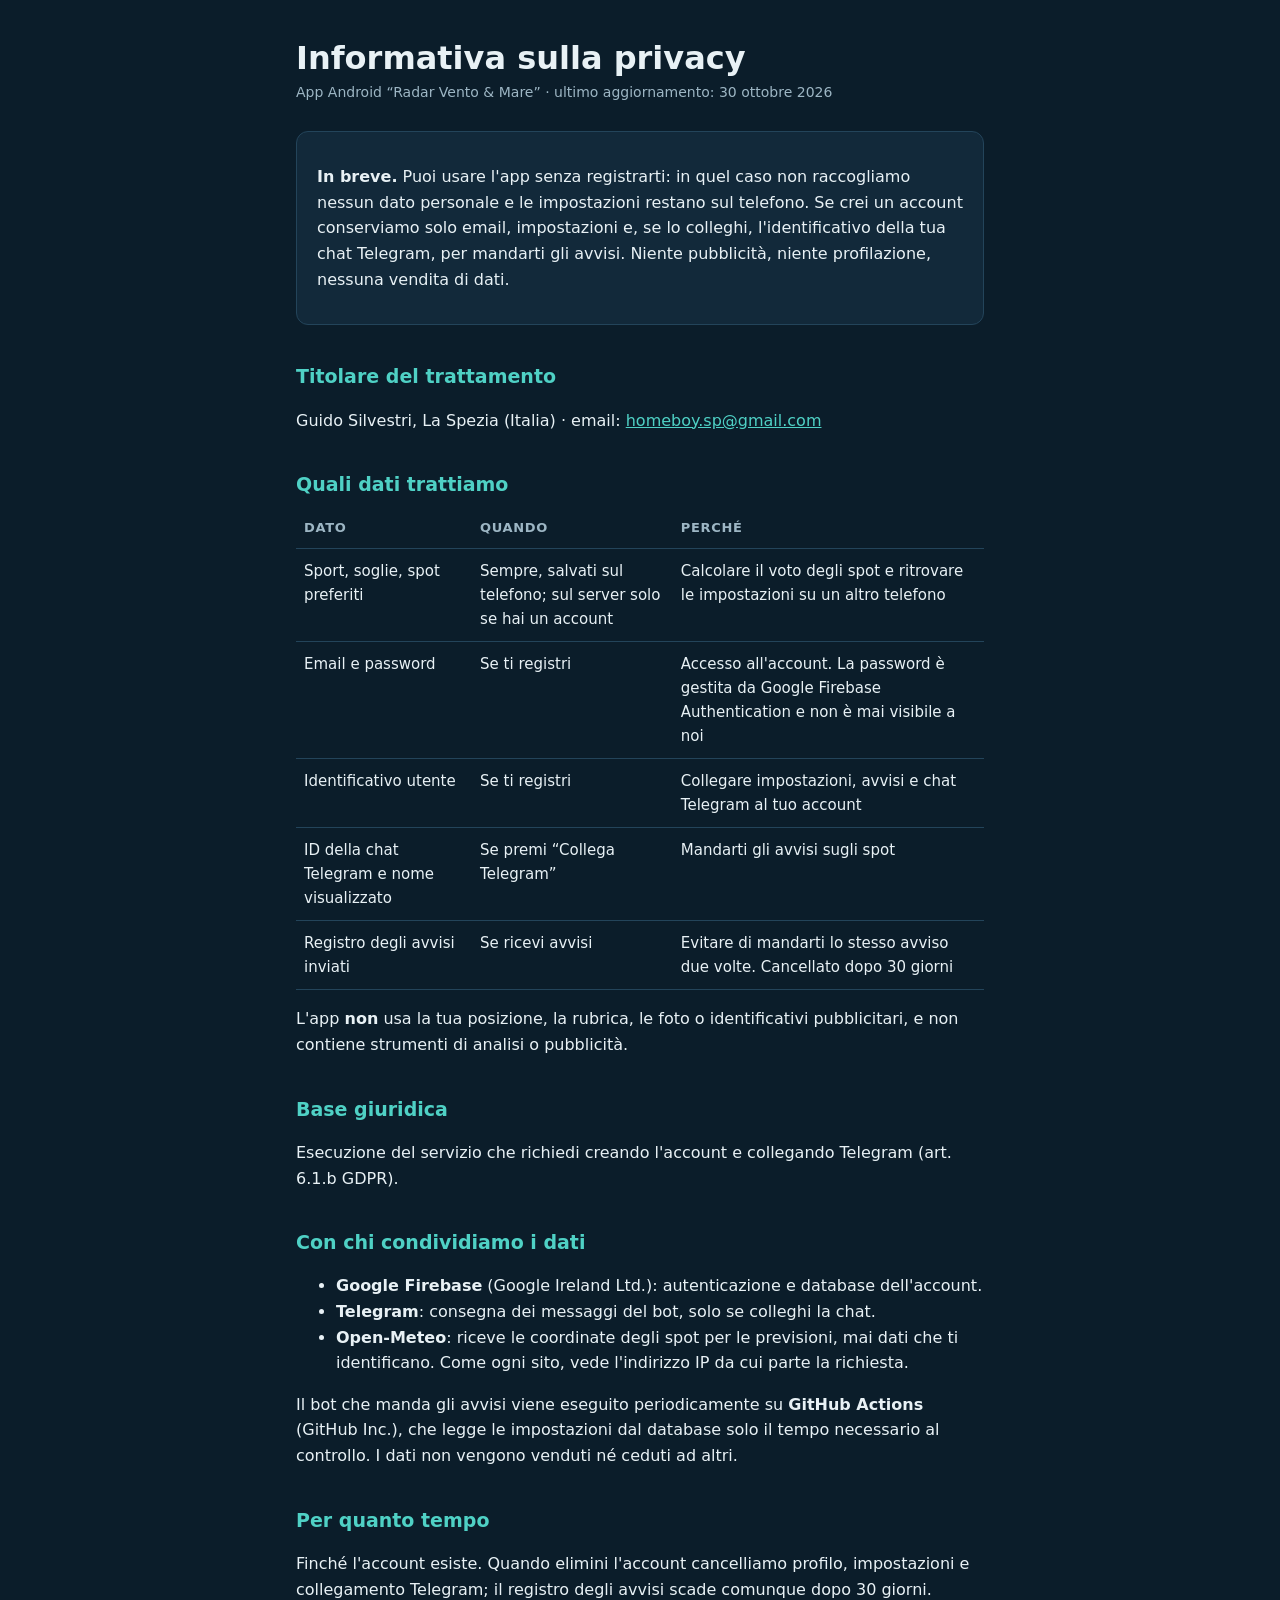
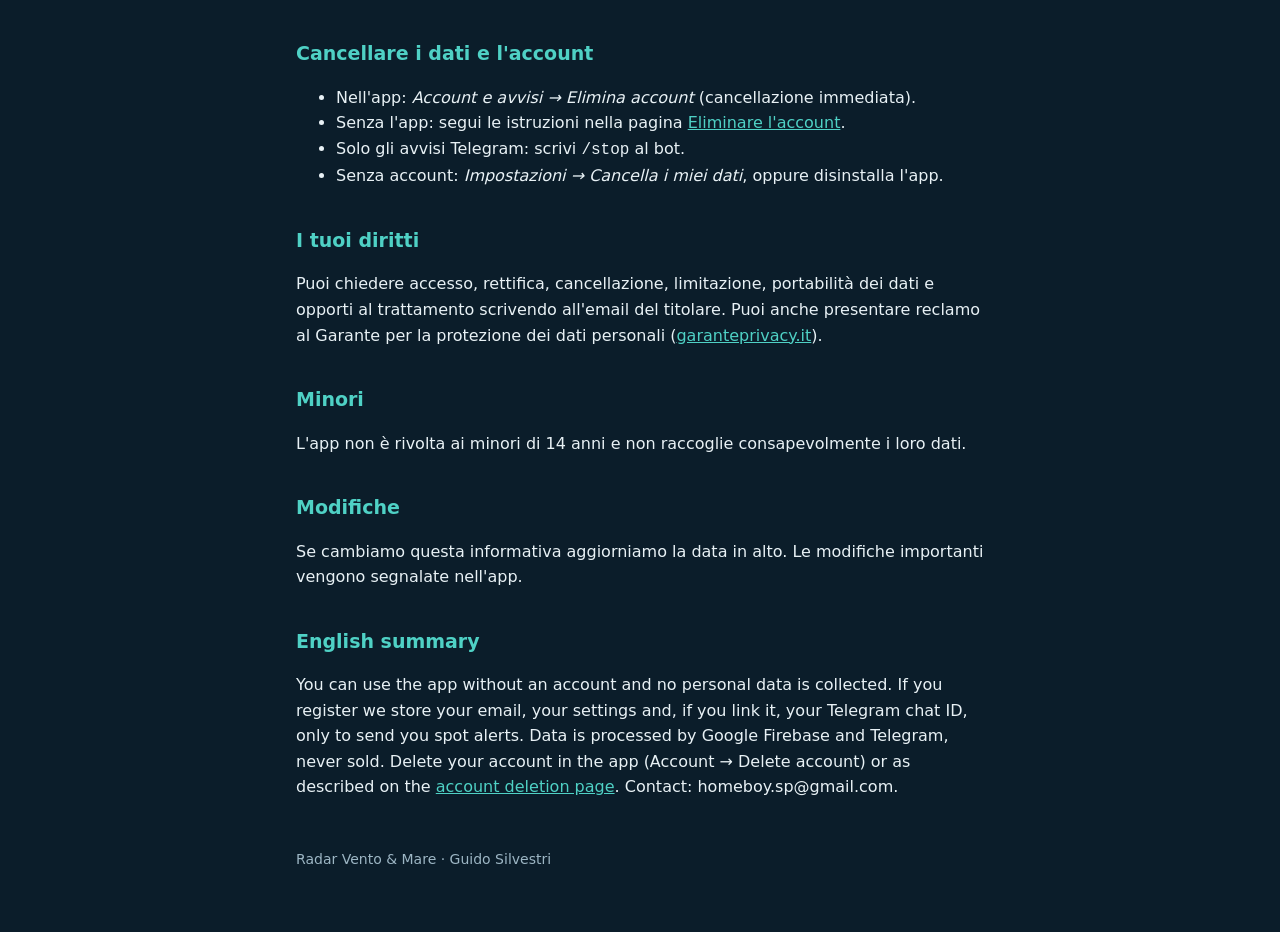
==== index.html @ 5c472c78 "Add files via upload" ====
<!doctype html>
<html lang="it">
<head>
<meta charset="utf-8">
<meta name="viewport" content="width=device-width,initial-scale=1,viewport-fit=cover">
<title>Radar Vento & Mare – Privacy</title>
<link rel="stylesheet" href="stile.css">
</head>
<body>
<main>
<h1>Informativa sulla privacy</h1>
<p class="data">App Android “Radar Vento &amp; Mare” · ultimo aggiornamento: 30 ottobre 2026</p>

<div class="box">
<p><strong>In breve.</strong> Puoi usare l'app senza registrarti: in quel caso non raccogliamo nessun dato personale e le impostazioni restano sul telefono.
Se crei un account conserviamo solo email, impostazioni e, se lo colleghi, l'identificativo della tua chat Telegram, per mandarti gli avvisi.
Niente pubblicità, niente profilazione, nessuna vendita di dati.</p>
</div>

<h2>Titolare del trattamento</h2>
<p>Guido Silvestri, La Spezia (Italia) · email: <a href="mailto:homeboy.sp@gmail.com">homeboy.sp@gmail.com</a></p>

<h2>Quali dati trattiamo</h2>
<div class="tab"><table>
<tr><th>Dato</th><th>Quando</th><th>Perché</th></tr>
<tr><td>Sport, soglie, spot preferiti</td><td>Sempre, salvati sul telefono; sul server solo se hai un account</td><td>Calcolare il voto degli spot e ritrovare le impostazioni su un altro telefono</td></tr>
<tr><td>Email e password</td><td>Se ti registri</td><td>Accesso all'account. La password è gestita da Google Firebase Authentication e non è mai visibile a noi</td></tr>
<tr><td>Identificativo utente</td><td>Se ti registri</td><td>Collegare impostazioni, avvisi e chat Telegram al tuo account</td></tr>
<tr><td>ID della chat Telegram e nome visualizzato</td><td>Se premi “Collega Telegram”</td><td>Mandarti gli avvisi sugli spot</td></tr>
<tr><td>Registro degli avvisi inviati</td><td>Se ricevi avvisi</td><td>Evitare di mandarti lo stesso avviso due volte. Cancellato dopo 30 giorni</td></tr>
</table></div>
<p>L'app <strong>non</strong> usa la tua posizione, la rubrica, le foto o identificativi pubblicitari, e non contiene strumenti di analisi o pubblicità.</p>

<h2>Base giuridica</h2>
<p>Esecuzione del servizio che richiedi creando l'account e collegando Telegram (art. 6.1.b GDPR).</p>

<h2>Con chi condividiamo i dati</h2>
<ul>
<li><strong>Google Firebase</strong> (Google Ireland Ltd.): autenticazione e database dell'account.</li>
<li><strong>Telegram</strong>: consegna dei messaggi del bot, solo se colleghi la chat.</li>
<li><strong>Open-Meteo</strong>: riceve le coordinate degli spot per le previsioni, mai dati che ti identificano. Come ogni sito, vede l'indirizzo IP da cui parte la richiesta.</li>
</ul>
<p>Il bot che manda gli avvisi viene eseguito periodicamente su <strong>GitHub Actions</strong> (GitHub Inc.), che legge le impostazioni dal database solo il tempo necessario al controllo. I dati non vengono venduti né ceduti ad altri.</p>

<h2>Per quanto tempo</h2>
<p>Finché l'account esiste. Quando elimini l'account cancelliamo profilo, impostazioni e collegamento Telegram; il registro degli avvisi scade comunque dopo 30 giorni.</p>

<h2>Cancellare i dati e l'account</h2>
<ul>
<li>Nell'app: <em>Account e avvisi → Elimina account</em> (cancellazione immediata).</li>
<li>Senza l'app: segui le istruzioni nella pagina <a href="elimina-account.html">Eliminare l'account</a>.</li>
<li>Solo gli avvisi Telegram: scrivi <code>/stop</code> al bot.</li>
<li>Senza account: <em>Impostazioni → Cancella i miei dati</em>, oppure disinstalla l'app.</li>
</ul>

<h2>I tuoi diritti</h2>
<p>Puoi chiedere accesso, rettifica, cancellazione, limitazione, portabilità dei dati e opporti al trattamento scrivendo all'email del titolare. Puoi anche presentare reclamo al Garante per la protezione dei dati personali (<a href="https://www.garanteprivacy.it">garanteprivacy.it</a>).</p>

<h2>Minori</h2>
<p>L'app non è rivolta ai minori di 14 anni e non raccoglie consapevolmente i loro dati.</p>

<h2>Modifiche</h2>
<p>Se cambiamo questa informativa aggiorniamo la data in alto. Le modifiche importanti vengono segnalate nell'app.</p>

<h2>English summary</h2>
<p>You can use the app without an account and no personal data is collected. If you register we store your email, your settings and, if you link it, your Telegram chat ID, only to send you spot alerts. Data is processed by Google Firebase and Telegram, never sold. Delete your account in the app (Account → Delete account) or as described on the <a href="elimina-account.html">account deletion page</a>. Contact: homeboy.sp@gmail.com.</p>

<footer>Radar Vento &amp; Mare · Guido Silvestri</footer>
</main>
</body>
</html>
---- stile.css ----
:root{--sfondo:#0B1D2A;--carta:#12293A;--testo:#E8F1F5;--tenue:#9DB6C4;--accento:#4FD1C5;--bordo:#23445A}
*{box-sizing:border-box}
body{margin:0;background:var(--sfondo);color:var(--testo);font:16px/1.6 system-ui,-apple-system,"Segoe UI",Roboto,sans-serif}
main{max-width:720px;margin:0 auto;padding:40px max(16px,env(safe-area-inset-left)) 64px max(16px,env(safe-area-inset-right))}
h1{font-size:32px;line-height:1.15;margin:0 0 4px;text-wrap:balance}
h2{font-size:19px;margin:36px 0 8px;color:var(--accento)}
p,li{color:var(--testo)}
.data{color:var(--tenue);font-size:14px;margin:0 0 28px}
.box{background:var(--carta);border:1px solid var(--bordo);border-radius:12px;padding:16px 20px}
table{width:100%;border-collapse:collapse;font-size:15px}
td,th{text-align:left;vertical-align:top;padding:10px 8px;border-bottom:1px solid var(--bordo)}
th{color:var(--tenue);font-weight:600;font-size:13px;text-transform:uppercase;letter-spacing:.05em}
.tab{overflow-x:auto}
a{color:var(--accento)}
ol li{margin-bottom:6px}
footer{margin-top:48px;color:var(--tenue);font-size:14px}
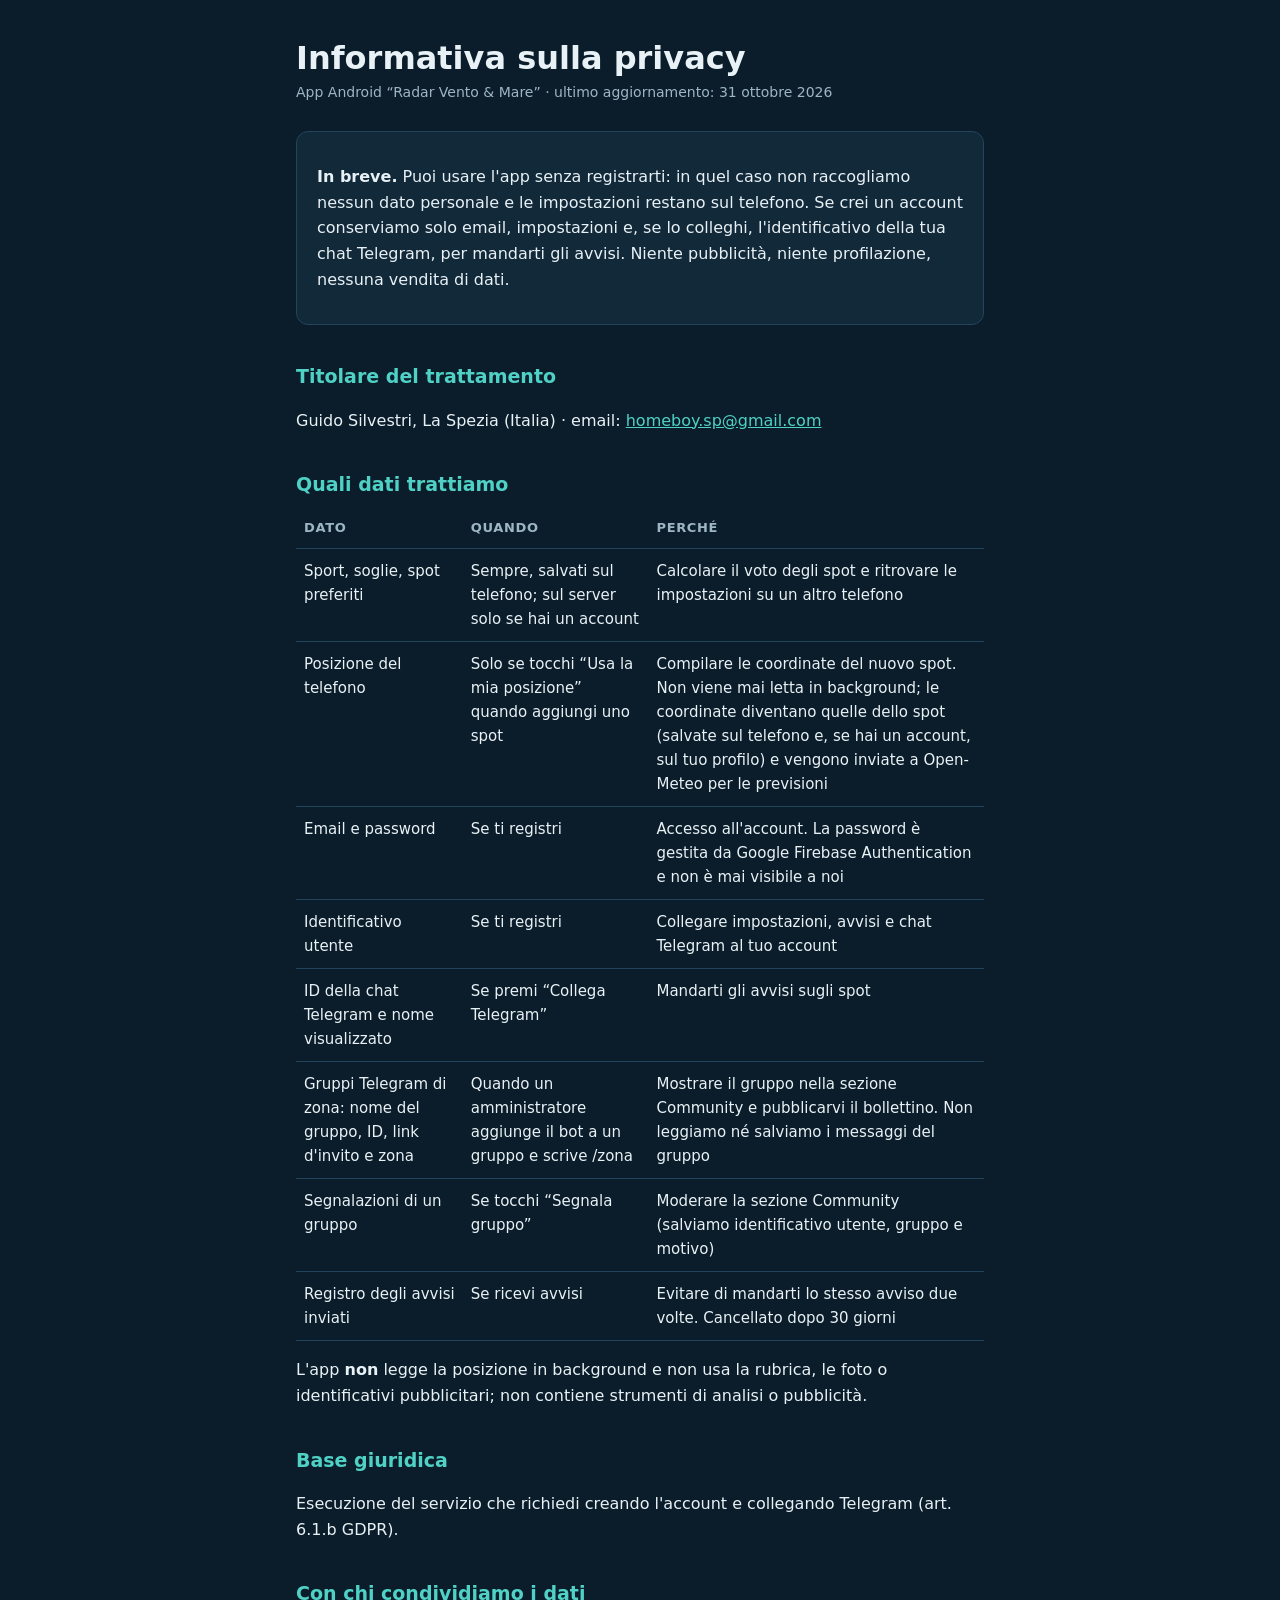
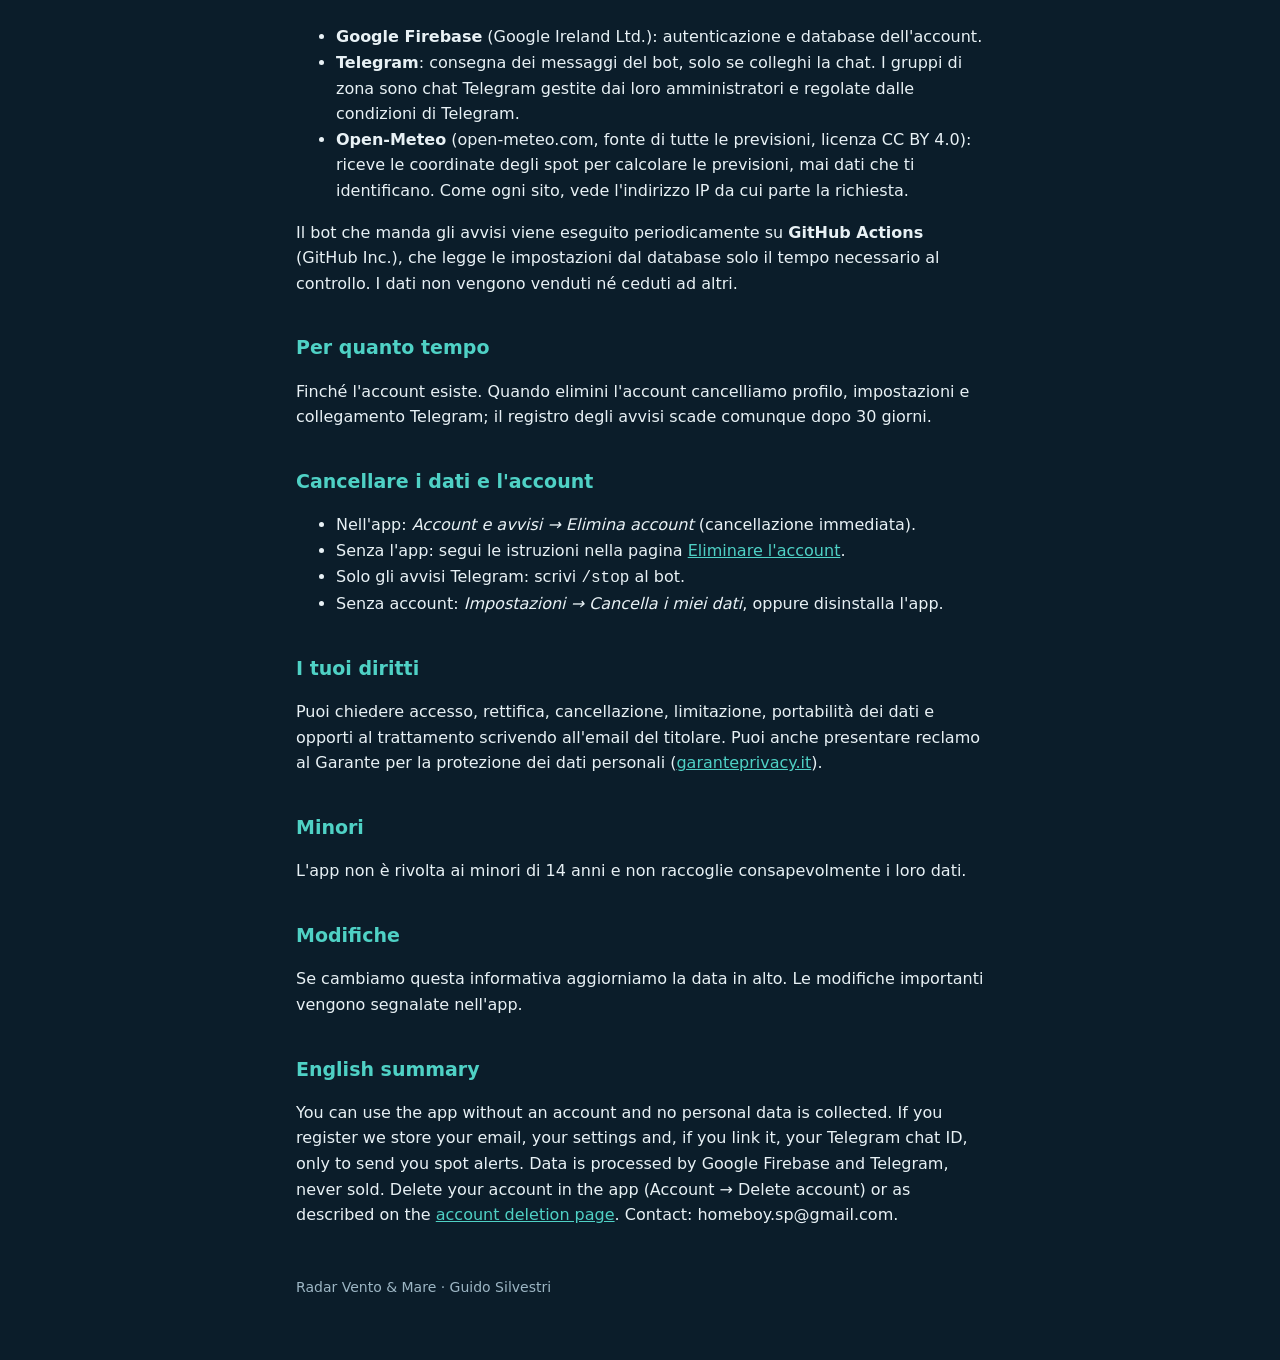
==== commit 9841e397: "Privacy: posizione per nuovi spot, Community Telegram, fonte Open-Meteo" ====
--- a/index.html
+++ b/index.html
@@ -9,7 +9,7 @@
 <body>
 <main>
 <h1>Informativa sulla privacy</h1>
-<p class="data">App Android “Radar Vento &amp; Mare” · ultimo aggiornamento: 30 ottobre 2026</p>
+<p class="data">App Android “Radar Vento &amp; Mare” · ultimo aggiornamento: 31 ottobre 2026</p>
 
 <div class="box">
 <p><strong>In breve.</strong> Puoi usare l'app senza registrarti: in quel caso non raccogliamo nessun dato personale e le impostazioni restano sul telefono.
@@ -24,12 +24,15 @@
 <div class="tab"><table>
 <tr><th>Dato</th><th>Quando</th><th>Perché</th></tr>
 <tr><td>Sport, soglie, spot preferiti</td><td>Sempre, salvati sul telefono; sul server solo se hai un account</td><td>Calcolare il voto degli spot e ritrovare le impostazioni su un altro telefono</td></tr>
+<tr><td>Posizione del telefono</td><td>Solo se tocchi “Usa la mia posizione” quando aggiungi uno spot</td><td>Compilare le coordinate del nuovo spot. Non viene mai letta in background; le coordinate diventano quelle dello spot (salvate sul telefono e, se hai un account, sul tuo profilo) e vengono inviate a Open-Meteo per le previsioni</td></tr>
 <tr><td>Email e password</td><td>Se ti registri</td><td>Accesso all'account. La password è gestita da Google Firebase Authentication e non è mai visibile a noi</td></tr>
 <tr><td>Identificativo utente</td><td>Se ti registri</td><td>Collegare impostazioni, avvisi e chat Telegram al tuo account</td></tr>
 <tr><td>ID della chat Telegram e nome visualizzato</td><td>Se premi “Collega Telegram”</td><td>Mandarti gli avvisi sugli spot</td></tr>
+<tr><td>Gruppi Telegram di zona: nome del gruppo, ID, link d'invito e zona</td><td>Quando un amministratore aggiunge il bot a un gruppo e scrive /zona</td><td>Mostrare il gruppo nella sezione Community e pubblicarvi il bollettino. Non leggiamo né salviamo i messaggi del gruppo</td></tr>
+<tr><td>Segnalazioni di un gruppo</td><td>Se tocchi “Segnala gruppo”</td><td>Moderare la sezione Community (salviamo identificativo utente, gruppo e motivo)</td></tr>
 <tr><td>Registro degli avvisi inviati</td><td>Se ricevi avvisi</td><td>Evitare di mandarti lo stesso avviso due volte. Cancellato dopo 30 giorni</td></tr>
 </table></div>
-<p>L'app <strong>non</strong> usa la tua posizione, la rubrica, le foto o identificativi pubblicitari, e non contiene strumenti di analisi o pubblicità.</p>
+<p>L'app <strong>non</strong> legge la posizione in background e non usa la rubrica, le foto o identificativi pubblicitari; non contiene strumenti di analisi o pubblicità.</p>
 
 <h2>Base giuridica</h2>
 <p>Esecuzione del servizio che richiedi creando l'account e collegando Telegram (art. 6.1.b GDPR).</p>
@@ -37,8 +40,8 @@
 <h2>Con chi condividiamo i dati</h2>
 <ul>
 <li><strong>Google Firebase</strong> (Google Ireland Ltd.): autenticazione e database dell'account.</li>
-<li><strong>Telegram</strong>: consegna dei messaggi del bot, solo se colleghi la chat.</li>
-<li><strong>Open-Meteo</strong>: riceve le coordinate degli spot per le previsioni, mai dati che ti identificano. Come ogni sito, vede l'indirizzo IP da cui parte la richiesta.</li>
+<li><strong>Telegram</strong>: consegna dei messaggi del bot, solo se colleghi la chat. I gruppi di zona sono chat Telegram gestite dai loro amministratori e regolate dalle condizioni di Telegram.</li>
+<li><strong>Open-Meteo</strong> (open-meteo.com, fonte di tutte le previsioni, licenza CC BY 4.0): riceve le coordinate degli spot per calcolare le previsioni, mai dati che ti identificano. Come ogni sito, vede l'indirizzo IP da cui parte la richiesta.</li>
 </ul>
 <p>Il bot che manda gli avvisi viene eseguito periodicamente su <strong>GitHub Actions</strong> (GitHub Inc.), che legge le impostazioni dal database solo il tempo necessario al controllo. I dati non vengono venduti né ceduti ad altri.</p>
 
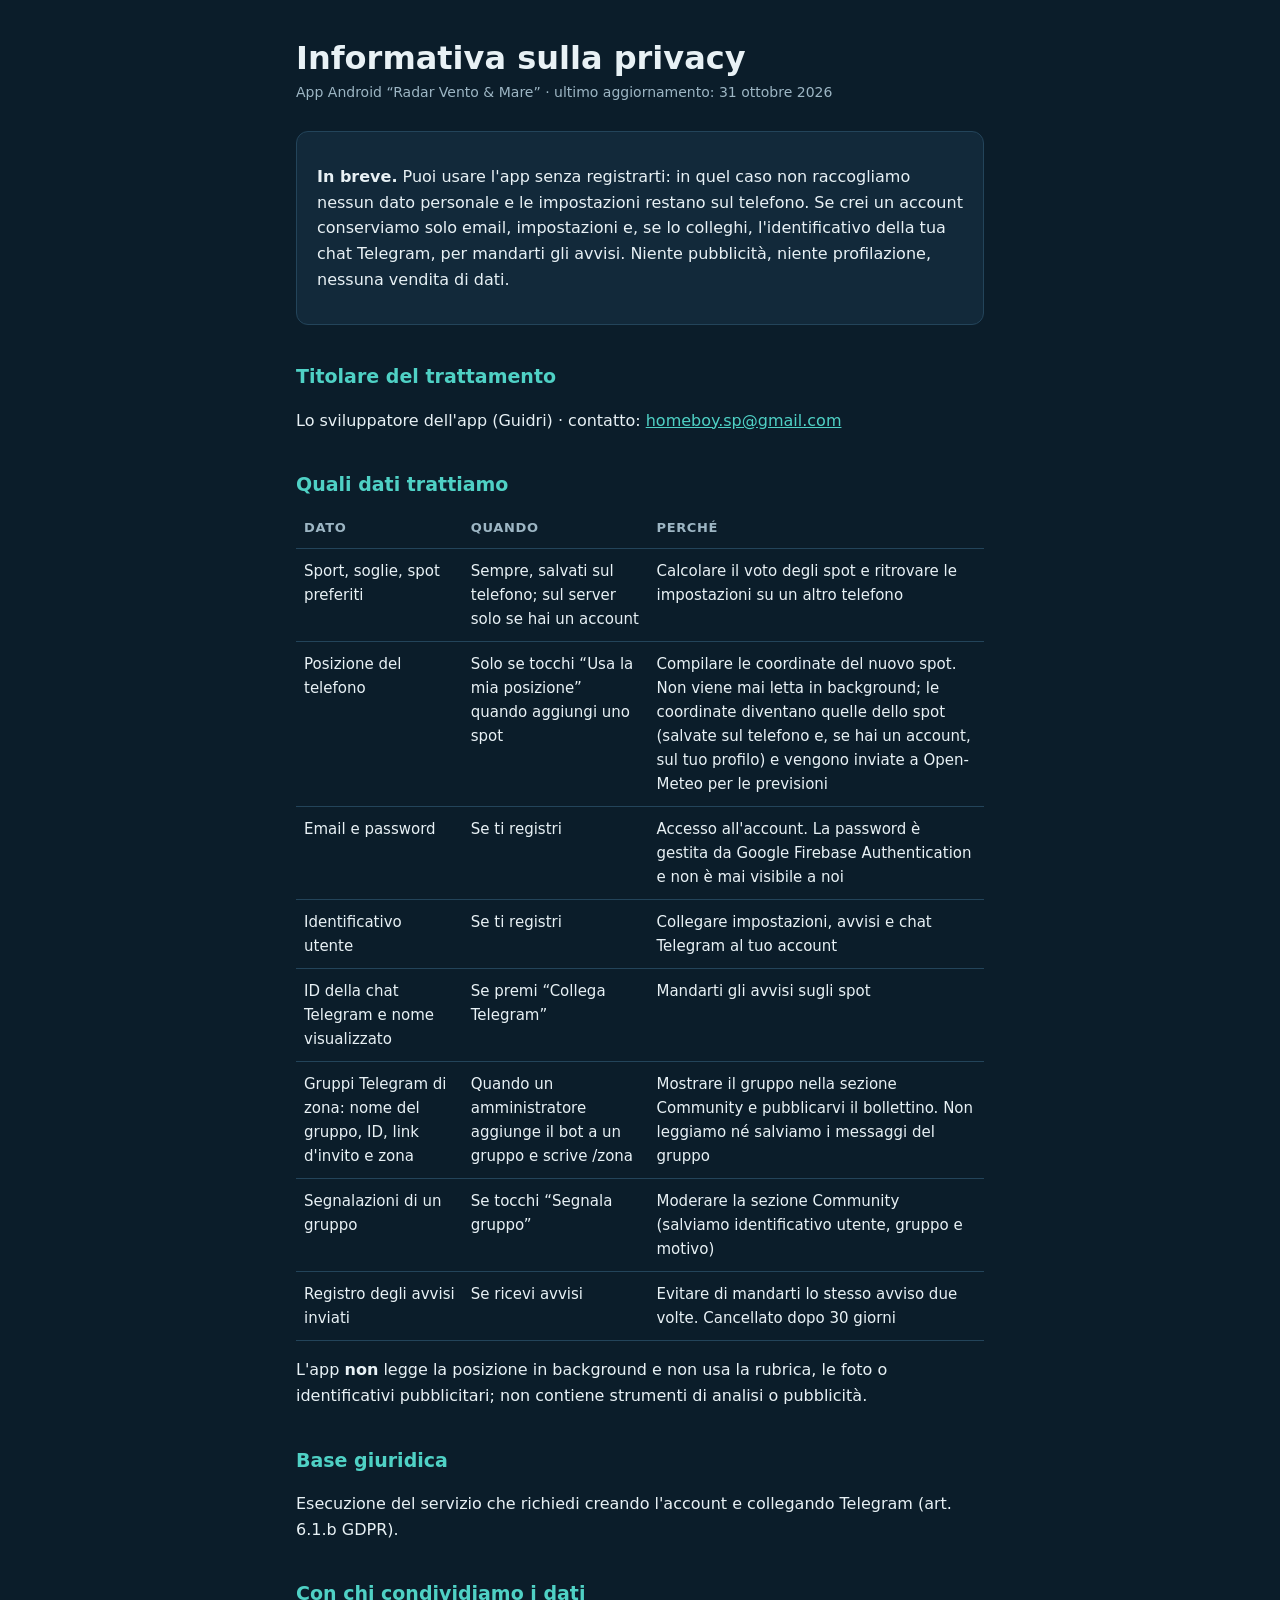
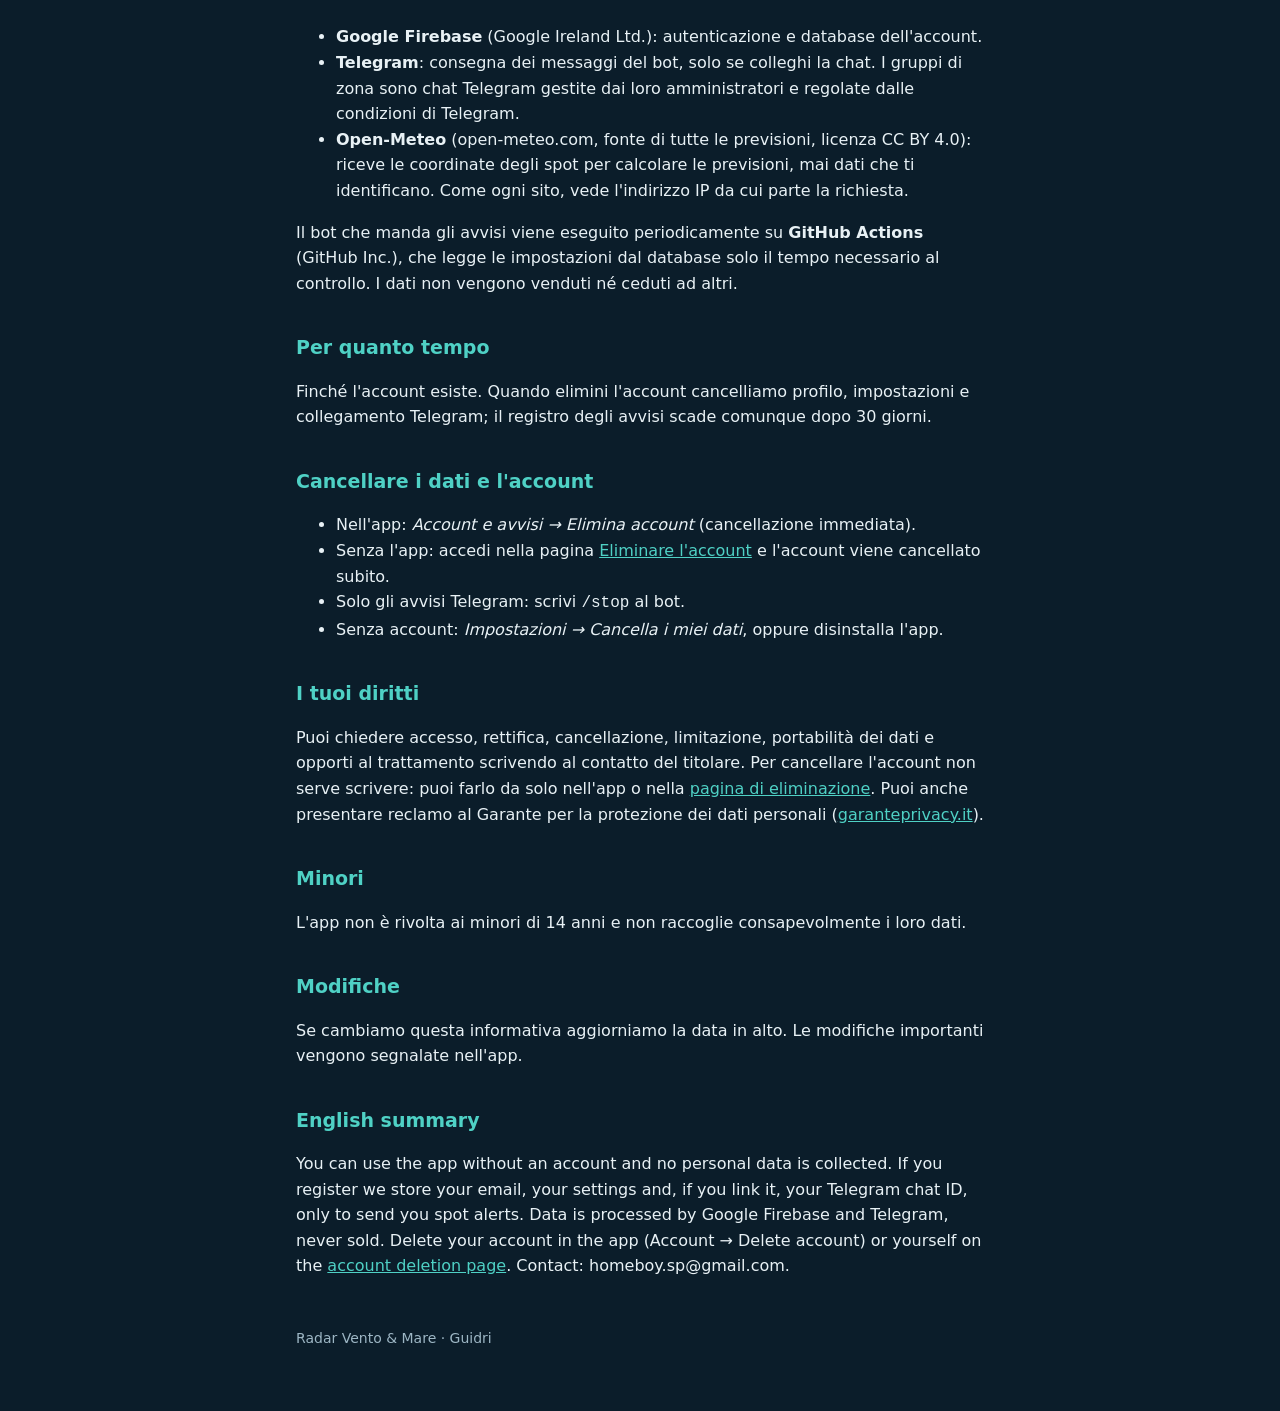
==== commit 8f8af861: "Eliminazione account self-service dal web; tolti nome e città dal titolare Co-Authored-By: Claude Op" ====
--- a/index.html
+++ b/index.html
@@ -18,7 +18,7 @@
 </div>
 
 <h2>Titolare del trattamento</h2>
-<p>Guido Silvestri, La Spezia (Italia) · email: <a href="mailto:homeboy.sp@gmail.com">homeboy.sp@gmail.com</a></p>
+<p>Lo sviluppatore dell'app (Guidri) · contatto: <a href="mailto:homeboy.sp@gmail.com">homeboy.sp@gmail.com</a></p>
 
 <h2>Quali dati trattiamo</h2>
 <div class="tab"><table>
@@ -51,13 +51,13 @@
 <h2>Cancellare i dati e l'account</h2>
 <ul>
 <li>Nell'app: <em>Account e avvisi → Elimina account</em> (cancellazione immediata).</li>
-<li>Senza l'app: segui le istruzioni nella pagina <a href="elimina-account.html">Eliminare l'account</a>.</li>
+<li>Senza l'app: accedi nella pagina <a href="elimina-account.html">Eliminare l'account</a> e l'account viene cancellato subito.</li>
 <li>Solo gli avvisi Telegram: scrivi <code>/stop</code> al bot.</li>
 <li>Senza account: <em>Impostazioni → Cancella i miei dati</em>, oppure disinstalla l'app.</li>
 </ul>
 
 <h2>I tuoi diritti</h2>
-<p>Puoi chiedere accesso, rettifica, cancellazione, limitazione, portabilità dei dati e opporti al trattamento scrivendo all'email del titolare. Puoi anche presentare reclamo al Garante per la protezione dei dati personali (<a href="https://www.garanteprivacy.it">garanteprivacy.it</a>).</p>
+<p>Puoi chiedere accesso, rettifica, cancellazione, limitazione, portabilità dei dati e opporti al trattamento scrivendo al contatto del titolare. Per cancellare l'account non serve scrivere: puoi farlo da solo nell'app o nella <a href="elimina-account.html">pagina di eliminazione</a>. Puoi anche presentare reclamo al Garante per la protezione dei dati personali (<a href="https://www.garanteprivacy.it">garanteprivacy.it</a>).</p>
 
 <h2>Minori</h2>
 <p>L'app non è rivolta ai minori di 14 anni e non raccoglie consapevolmente i loro dati.</p>
@@ -66,9 +66,9 @@
 <p>Se cambiamo questa informativa aggiorniamo la data in alto. Le modifiche importanti vengono segnalate nell'app.</p>
 
 <h2>English summary</h2>
-<p>You can use the app without an account and no personal data is collected. If you register we store your email, your settings and, if you link it, your Telegram chat ID, only to send you spot alerts. Data is processed by Google Firebase and Telegram, never sold. Delete your account in the app (Account → Delete account) or as described on the <a href="elimina-account.html">account deletion page</a>. Contact: homeboy.sp@gmail.com.</p>
+<p>You can use the app without an account and no personal data is collected. If you register we store your email, your settings and, if you link it, your Telegram chat ID, only to send you spot alerts. Data is processed by Google Firebase and Telegram, never sold. Delete your account in the app (Account → Delete account) or yourself on the <a href="elimina-account.html">account deletion page</a>. Contact: homeboy.sp@gmail.com.</p>
 
-<footer>Radar Vento &amp; Mare · Guido Silvestri</footer>
+<footer>Radar Vento &amp; Mare · Guidri</footer>
 </main>
 </body>
 </html>
--- a/stile.css
+++ b/stile.css
@@ -14,3 +14,13 @@
 a{color:var(--accento)}
 ol li{margin-bottom:6px}
 footer{margin-top:48px;color:var(--tenue);font-size:14px}
+form{display:flex;flex-direction:column;gap:8px;margin:12px 0}
+label{color:var(--tenue);font-size:14px}
+input[type=email],input[type=password]{font:inherit;padding:12px;border-radius:8px;border:1px solid var(--bordo);background:var(--sfondo);color:var(--testo);width:100%}
+.spunta{display:flex;gap:8px;align-items:center;color:var(--testo);margin-top:6px}
+button{font:inherit;font-weight:600;padding:12px 16px;border-radius:8px;border:0;background:#E5484D;color:#fff;cursor:pointer;margin-top:8px}
+button:disabled{opacity:.6}
+button.link{background:none;color:var(--accento);font-weight:400;padding:4px 0;align-self:flex-start}
+#esito{margin:4px 0 0;min-height:1.6em}
+#esito.ok{color:var(--accento)}
+#esito.errore{color:#FF8A8A}
